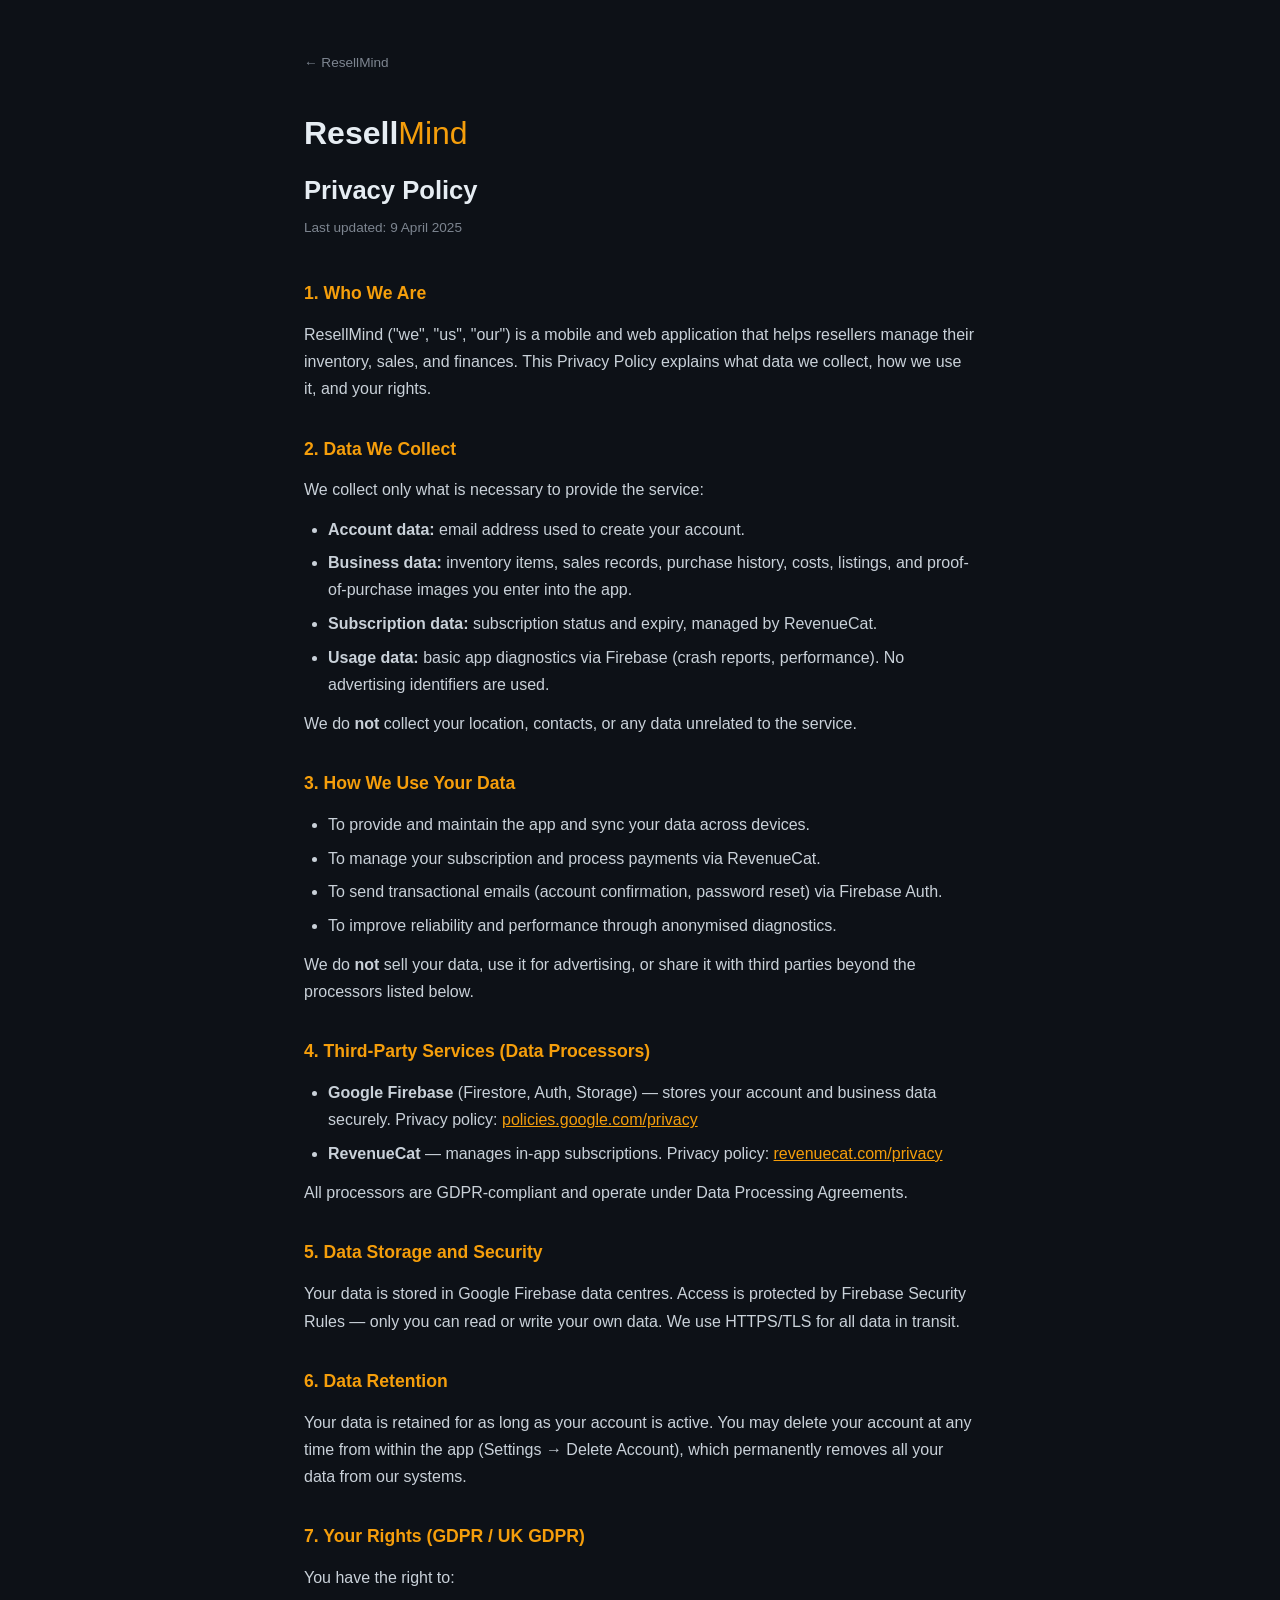
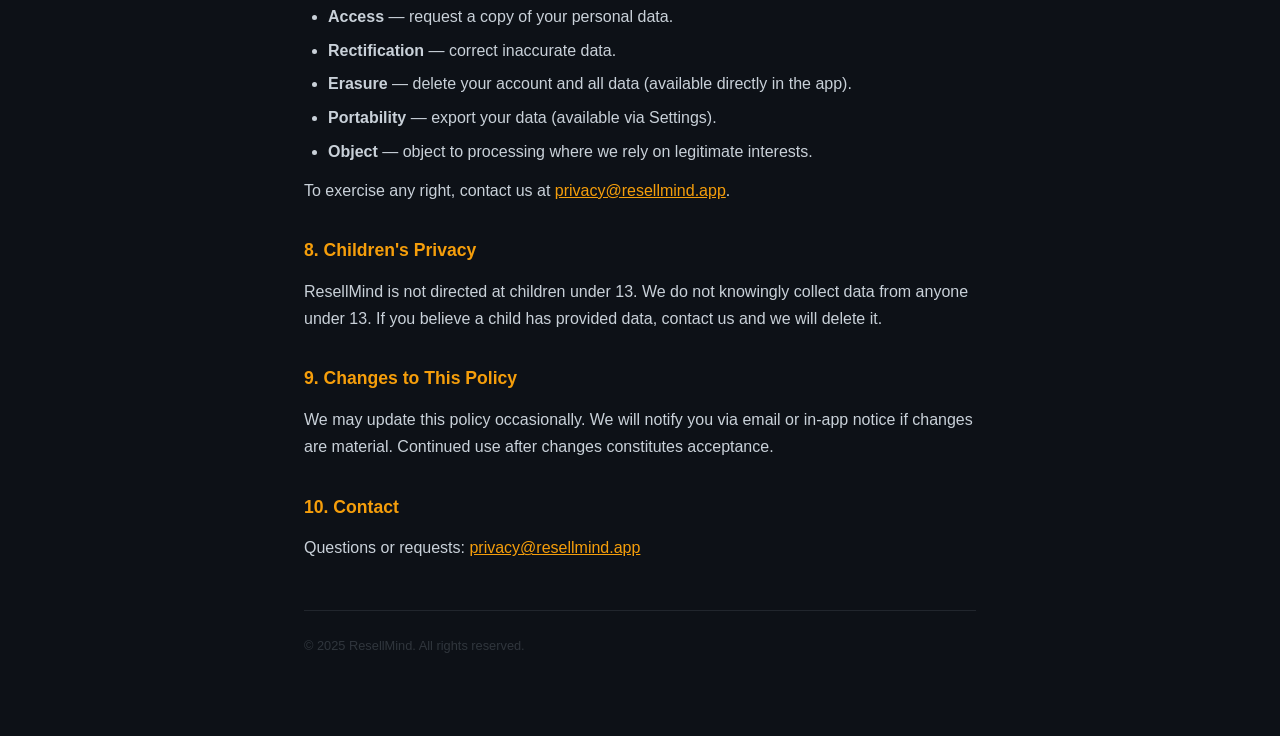
==== privacy.html @ c1ce4f9c "Initial commit: Privacy Policy, Terms of Service, Support pages" ====
<!DOCTYPE html>
<html lang="en">
<head>
  <meta charset="UTF-8" />
  <meta name="viewport" content="width=device-width, initial-scale=1.0" />
  <title>Privacy Policy – ResellMind</title>
  <style>
    * { margin: 0; padding: 0; box-sizing: border-box; }
    body { font-family: -apple-system, BlinkMacSystemFont, 'Segoe UI', sans-serif; background: #0D1117; color: #E6EDF3; line-height: 1.7; }
    .container { max-width: 720px; margin: 0 auto; padding: 3rem 1.5rem 5rem; }
    .back { display: inline-block; color: #7D8590; text-decoration: none; font-size: 0.85rem; margin-bottom: 2rem; }
    .back:hover { color: #f59e0b; }
    h1 { font-size: 2rem; font-weight: 700; margin-bottom: 0.25rem; }
    h1 span { color: #f59e0b; font-weight: 300; }
    .meta { color: #7D8590; font-size: 0.85rem; margin-bottom: 2.5rem; }
    h2 { font-size: 1.1rem; font-weight: 600; color: #f59e0b; margin: 2rem 0 0.75rem; }
    p { color: #C9D1D9; margin-bottom: 0.75rem; }
    ul { color: #C9D1D9; padding-left: 1.5rem; margin-bottom: 0.75rem; }
    li { margin-bottom: 0.4rem; }
    a { color: #f59e0b; }
    .footer { margin-top: 3rem; padding-top: 1.5rem; border-top: 1px solid #21262D; color: #30363D; font-size: 0.8rem; }
  </style>
</head>
<body>
  <div class="container">
    <a class="back" href="index.html">← ResellMind</a>
    <h1>Resell<span>Mind</span></h1>
    <h1 style="font-size:1.6rem;color:#E6EDF3;font-weight:600;margin-top:0.5rem;">Privacy Policy</h1>
    <div class="meta">Last updated: 9 April 2025</div>

    <h2>1. Who We Are</h2>
    <p>ResellMind ("we", "us", "our") is a mobile and web application that helps resellers manage their inventory, sales, and finances. This Privacy Policy explains what data we collect, how we use it, and your rights.</p>

    <h2>2. Data We Collect</h2>
    <p>We collect only what is necessary to provide the service:</p>
    <ul>
      <li><strong>Account data:</strong> email address used to create your account.</li>
      <li><strong>Business data:</strong> inventory items, sales records, purchase history, costs, listings, and proof-of-purchase images you enter into the app.</li>
      <li><strong>Subscription data:</strong> subscription status and expiry, managed by RevenueCat.</li>
      <li><strong>Usage data:</strong> basic app diagnostics via Firebase (crash reports, performance). No advertising identifiers are used.</li>
    </ul>
    <p>We do <strong>not</strong> collect your location, contacts, or any data unrelated to the service.</p>

    <h2>3. How We Use Your Data</h2>
    <ul>
      <li>To provide and maintain the app and sync your data across devices.</li>
      <li>To manage your subscription and process payments via RevenueCat.</li>
      <li>To send transactional emails (account confirmation, password reset) via Firebase Auth.</li>
      <li>To improve reliability and performance through anonymised diagnostics.</li>
    </ul>
    <p>We do <strong>not</strong> sell your data, use it for advertising, or share it with third parties beyond the processors listed below.</p>

    <h2>4. Third-Party Services (Data Processors)</h2>
    <ul>
      <li><strong>Google Firebase</strong> (Firestore, Auth, Storage) — stores your account and business data securely. Privacy policy: <a href="https://policies.google.com/privacy" target="_blank">policies.google.com/privacy</a></li>
      <li><strong>RevenueCat</strong> — manages in-app subscriptions. Privacy policy: <a href="https://www.revenuecat.com/privacy" target="_blank">revenuecat.com/privacy</a></li>
    </ul>
    <p>All processors are GDPR-compliant and operate under Data Processing Agreements.</p>

    <h2>5. Data Storage and Security</h2>
    <p>Your data is stored in Google Firebase data centres. Access is protected by Firebase Security Rules — only you can read or write your own data. We use HTTPS/TLS for all data in transit.</p>

    <h2>6. Data Retention</h2>
    <p>Your data is retained for as long as your account is active. You may delete your account at any time from within the app (Settings → Delete Account), which permanently removes all your data from our systems.</p>

    <h2>7. Your Rights (GDPR / UK GDPR)</h2>
    <p>You have the right to:</p>
    <ul>
      <li><strong>Access</strong> — request a copy of your personal data.</li>
      <li><strong>Rectification</strong> — correct inaccurate data.</li>
      <li><strong>Erasure</strong> — delete your account and all data (available directly in the app).</li>
      <li><strong>Portability</strong> — export your data (available via Settings).</li>
      <li><strong>Object</strong> — object to processing where we rely on legitimate interests.</li>
    </ul>
    <p>To exercise any right, contact us at <a href="mailto:privacy@resellmind.app">privacy@resellmind.app</a>.</p>

    <h2>8. Children's Privacy</h2>
    <p>ResellMind is not directed at children under 13. We do not knowingly collect data from anyone under 13. If you believe a child has provided data, contact us and we will delete it.</p>

    <h2>9. Changes to This Policy</h2>
    <p>We may update this policy occasionally. We will notify you via email or in-app notice if changes are material. Continued use after changes constitutes acceptance.</p>

    <h2>10. Contact</h2>
    <p>Questions or requests: <a href="mailto:privacy@resellmind.app">privacy@resellmind.app</a></p>

    <div class="footer">© 2025 ResellMind. All rights reserved.</div>
  </div>
</body>
</html>
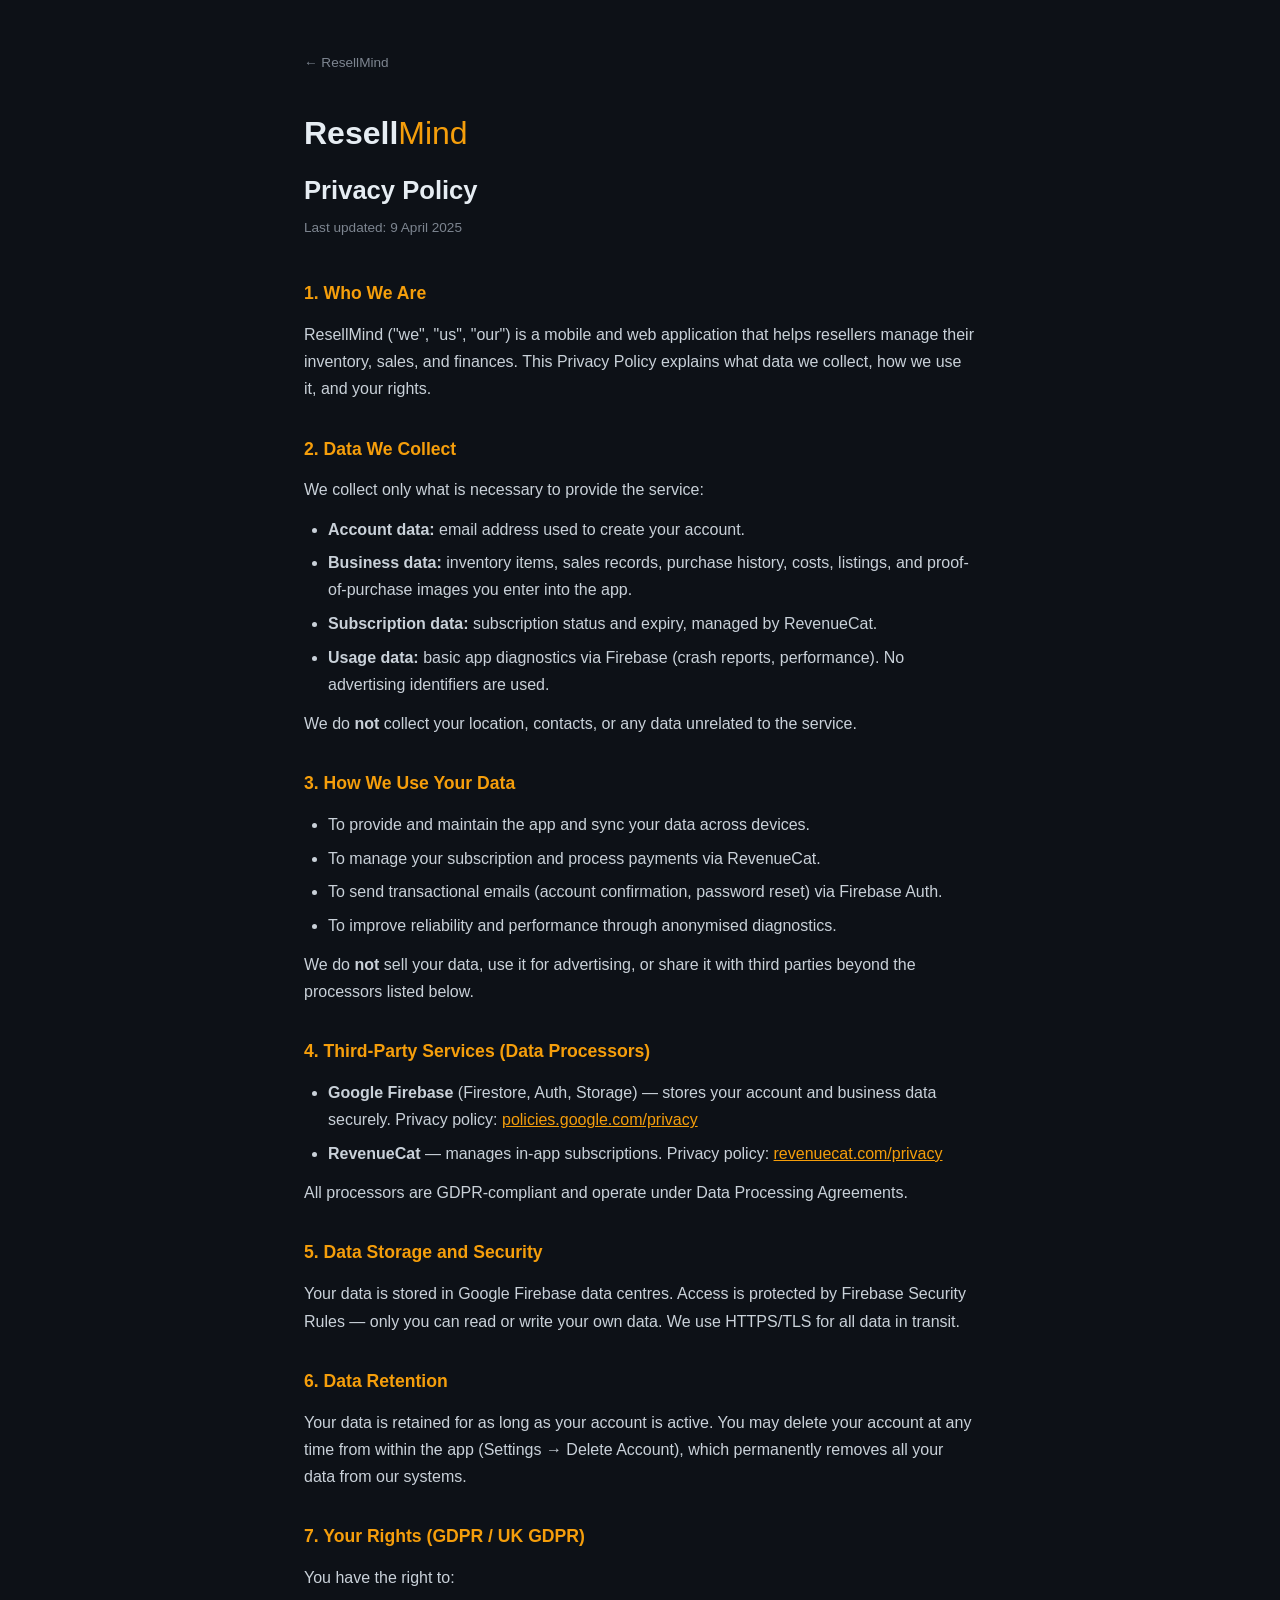
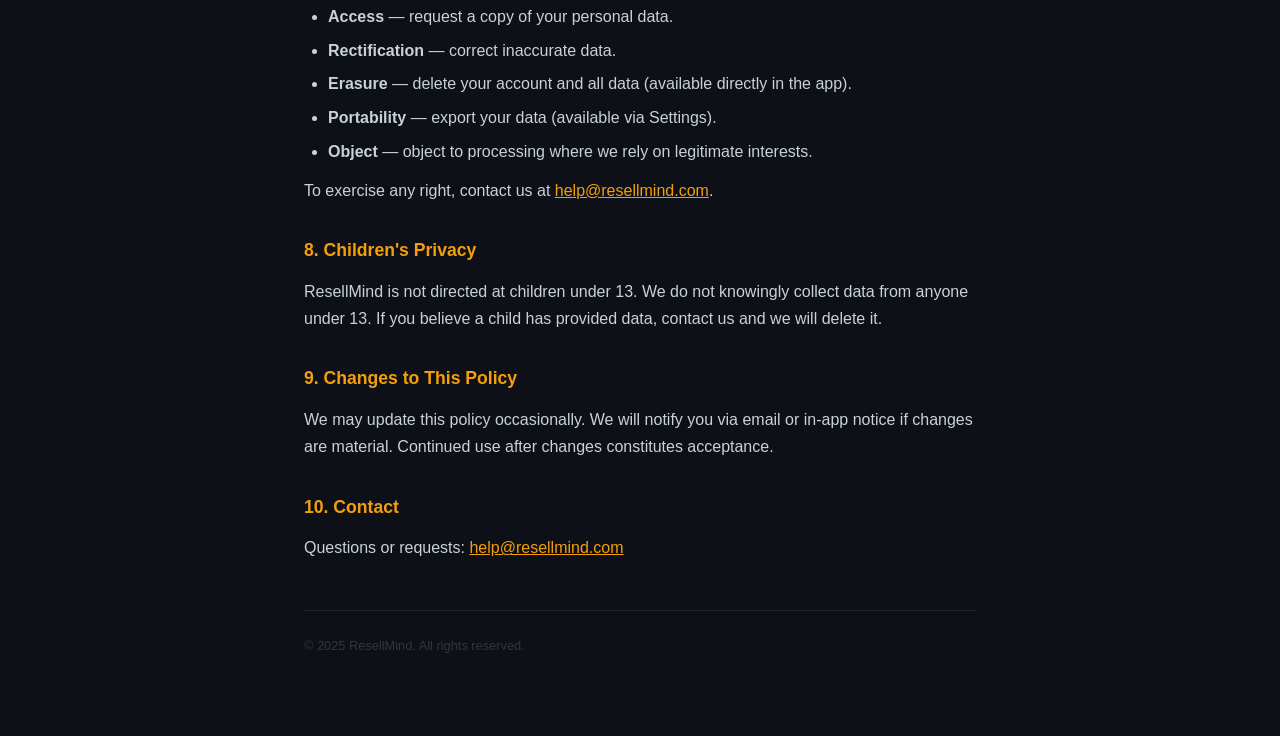
==== commit 745df26c: "Update contact emails to help@resellmind.com Co-Authored-By: Claude Sonnet 4.6 <noreply@anthropic.co" ====
--- a/privacy.html
+++ b/privacy.html
@@ -72,7 +72,7 @@
       <li><strong>Portability</strong> — export your data (available via Settings).</li>
       <li><strong>Object</strong> — object to processing where we rely on legitimate interests.</li>
     </ul>
-    <p>To exercise any right, contact us at <a href="mailto:privacy@resellmind.app">privacy@resellmind.app</a>.</p>
+    <p>To exercise any right, contact us at <a href="mailto:help@resellmind.com">help@resellmind.com</a>.</p>
 
     <h2>8. Children's Privacy</h2>
     <p>ResellMind is not directed at children under 13. We do not knowingly collect data from anyone under 13. If you believe a child has provided data, contact us and we will delete it.</p>
@@ -81,7 +81,7 @@
     <p>We may update this policy occasionally. We will notify you via email or in-app notice if changes are material. Continued use after changes constitutes acceptance.</p>
 
     <h2>10. Contact</h2>
-    <p>Questions or requests: <a href="mailto:privacy@resellmind.app">privacy@resellmind.app</a></p>
+    <p>Questions or requests: <a href="mailto:help@resellmind.com">help@resellmind.com</a></p>
 
     <div class="footer">© 2025 ResellMind. All rights reserved.</div>
   </div>
